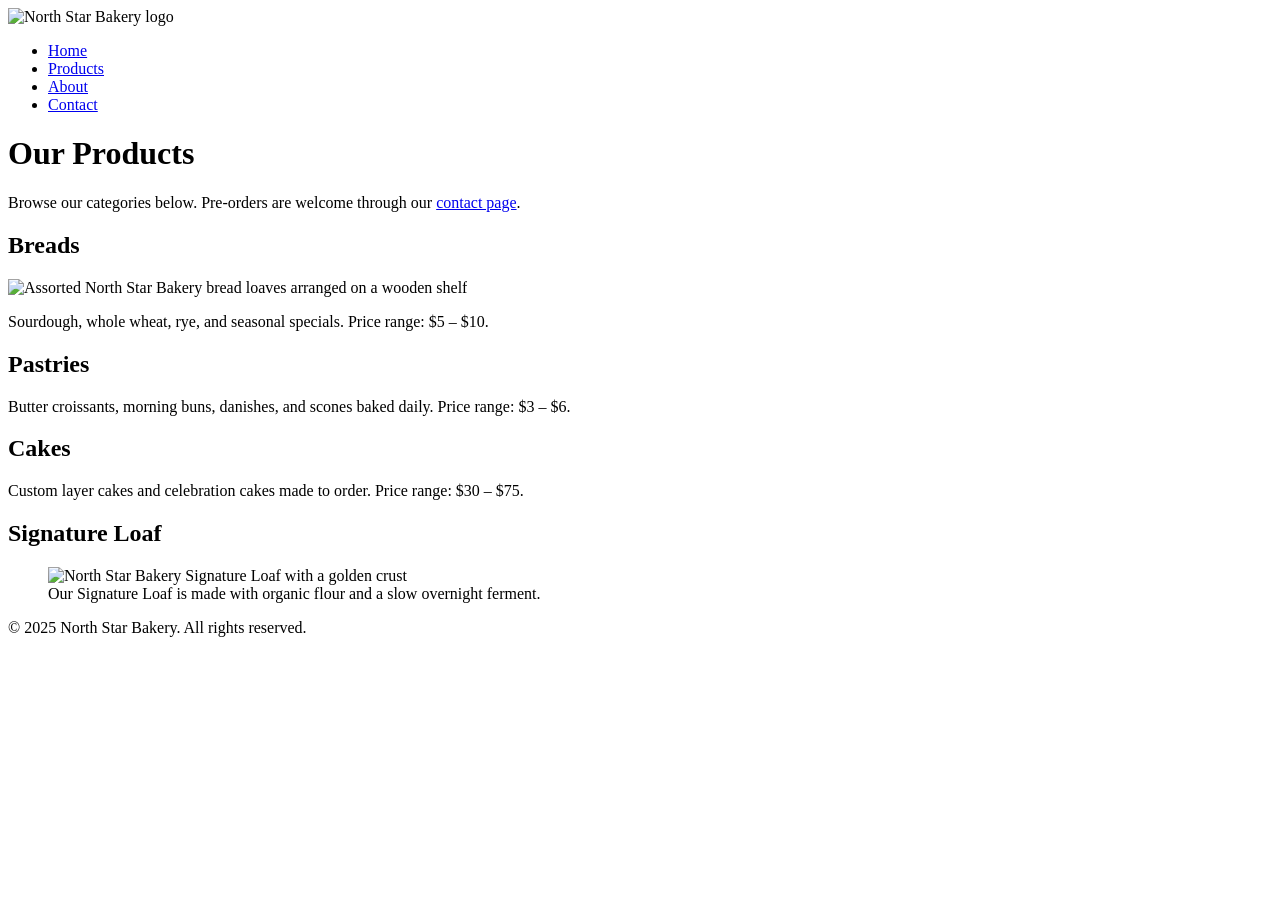
==== products.html @ b6c3e3c0 "Add files via upload" ====
<!DOCTYPE html>
<html lang="en">
<head>
  <meta charset="UTF-8">
  <meta name="viewport" content="width=device-width, initial-scale=1.0">
  <title>Products | North Star Bakery</title>
  <link rel="stylesheet" href="styles.css">
</head>
<body>
  <header>
    <img src="bakery-logo.png" alt="North Star Bakery logo">
    <nav>
      <ul>
        <li><a href="index.html">Home</a></li>
        <li><a href="products.html">Products</a></li>
        <li><a href="about.html">About</a></li>
        <li><a href="contact.html">Contact</a></li>
      </ul>
    </nav>
  </header>

  <main>
    <h1>Our Products</h1>
    <p>Browse our categories below. Pre-orders are welcome through our <a href="contact.html">contact page</a>.</p>

    <h2>Breads</h2>
    <img src="bakery-bread.jpg" alt="Assorted North Star Bakery bread loaves arranged on a wooden shelf">
    <p>Sourdough, whole wheat, rye, and seasonal specials. Price range: $5 – $10.</p>

    <h2>Pastries</h2>
    <p>Butter croissants, morning buns, danishes, and scones baked daily. Price range: $3 – $6.</p>

    <h2>Cakes</h2>
    <p>Custom layer cakes and celebration cakes made to order. Price range: $30 – $75.</p>

    <h2>Signature Loaf</h2>
    <figure>
      <img src="bakery-signature-loaf.jpg" alt="North Star Bakery Signature Loaf with a golden crust">
      <figcaption>Our Signature Loaf is made with organic flour and a slow overnight ferment.</figcaption>
    </figure>
  </main>

  <footer>
    <p>&copy; 2025 North Star Bakery. All rights reserved.</p>
  </footer>
</body>
</html>
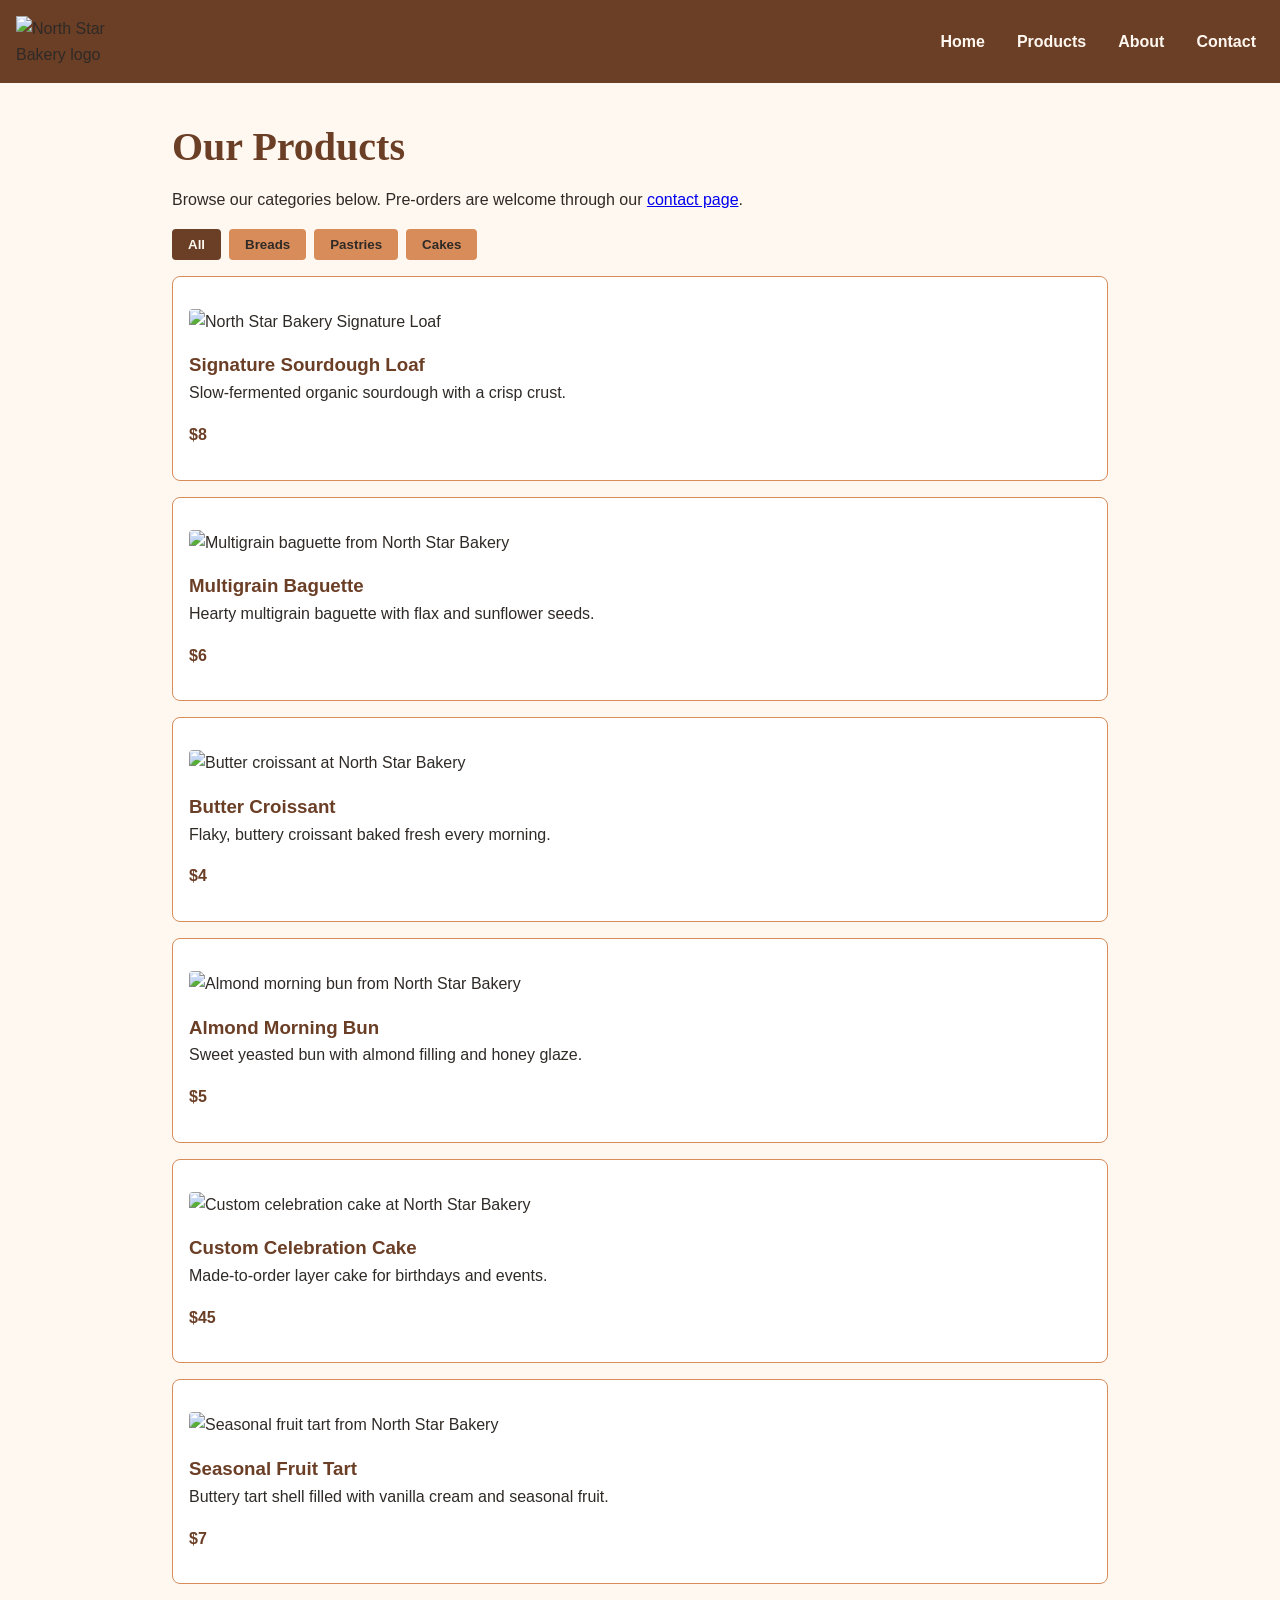
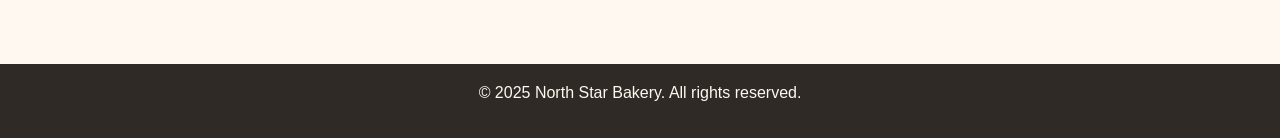
==== commit 5945ecf5: "Add files via upload" ====
--- a/products.html
+++ b/products.html
@@ -23,25 +23,22 @@
     <h1>Our Products</h1>
     <p>Browse our categories below. Pre-orders are welcome through our <a href="contact.html">contact page</a>.</p>
 
-    <h2>Breads</h2>
-    <img src="bakery-bread.jpg" alt="Assorted North Star Bakery bread loaves arranged on a wooden shelf">
-    <p>Sourdough, whole wheat, rye, and seasonal specials. Price range: $5 – $10.</p>
+    <div id="product-filters" role="group" aria-label="Product category filters">
+      <button class="filter-btn" data-category="all">All</button>
+      <button class="filter-btn" data-category="breads">Breads</button>
+      <button class="filter-btn" data-category="pastries">Pastries</button>
+      <button class="filter-btn" data-category="cakes">Cakes</button>
+    </div>
 
-    <h2>Pastries</h2>
-    <p>Butter croissants, morning buns, danishes, and scones baked daily. Price range: $3 – $6.</p>
-
-    <h2>Cakes</h2>
-    <p>Custom layer cakes and celebration cakes made to order. Price range: $30 – $75.</p>
-
-    <h2>Signature Loaf</h2>
-    <figure>
-      <img src="bakery-signature-loaf.jpg" alt="North Star Bakery Signature Loaf with a golden crust">
-      <figcaption>Our Signature Loaf is made with organic flour and a slow overnight ferment.</figcaption>
-    </figure>
+    <div id="product-list">
+      <!-- Product cards will be inserted here by JavaScript -->
+    </div>
   </main>
 
   <footer>
     <p>&copy; 2025 North Star Bakery. All rights reserved.</p>
   </footer>
+
+  <script src="script.js"></script>
 </body>
-</html>
+</html>
--- a/styles.css
+++ b/styles.css
@@ -0,0 +1,252 @@
+/* styles.css
+   North Star Bakery – Touchstone 3
+   Mobile-first, responsive layout with a warm, readable design.
+*/
+
+:root {
+  --cream: #FFF8F0;
+  --brown: #6B3E26;
+  --peach: #D88C5A;
+  --charcoal: #2F2A26;
+}
+
+* {
+  box-sizing: border-box;
+  margin: 0;
+  padding: 0;
+}
+
+body {
+  font-family: Arial, Helvetica, sans-serif;
+  background-color: var(--cream);
+  color: var(--charcoal);
+  line-height: 1.6;
+}
+
+header {
+  background-color: var(--brown);
+  padding: 1rem;
+  display: flex;
+  flex-direction: column;
+  align-items: center;
+  gap: 1rem;
+}
+
+header img {
+  max-width: 120px;
+  height: auto;
+}
+
+nav ul {
+  list-style: none;
+  display: flex;
+  flex-wrap: wrap;
+  justify-content: center;
+  gap: 0.5rem 1rem;
+  padding: 0;
+}
+
+nav a {
+  color: var(--cream);
+  text-decoration: none;
+  font-weight: bold;
+  padding: 0.5rem;
+}
+
+nav a:hover {
+  color: var(--peach);
+}
+
+main {
+  padding: 1rem;
+  max-width: 1000px;
+  margin: 0 auto;
+}
+
+h1,
+h2 {
+  font-family: Georgia, "Times New Roman", serif;
+  color: var(--brown);
+  margin-bottom: 0.5rem;
+}
+
+h1 {
+  font-size: 2rem;
+}
+
+h2 {
+  font-size: 1.5rem;
+  margin-top: 1.5rem;
+}
+
+p {
+  margin-bottom: 1rem;
+}
+
+figure {
+  margin: 1rem 0;
+}
+
+figure img {
+  max-width: 100%;
+  height: auto;
+  border: 3px solid var(--peach);
+  border-radius: 8px;
+}
+
+figcaption {
+  font-style: italic;
+  color: var(--brown);
+  margin-top: 0.5rem;
+}
+
+main img,
+main video,
+main audio {
+  max-width: 100%;
+  height: auto;
+  display: block;
+  margin: 1rem 0;
+}
+
+footer {
+  background-color: var(--charcoal);
+  color: var(--cream);
+  text-align: center;
+  padding: 1rem;
+  margin-top: 2rem;
+}
+
+form {
+  background: #fff;
+  padding: 1rem;
+  border: 1px solid var(--peach);
+  border-radius: 8px;
+}
+
+fieldset {
+  border: 1px solid var(--brown);
+  border-radius: 6px;
+  margin-bottom: 1rem;
+  padding: 1rem;
+}
+
+legend {
+  font-weight: bold;
+  color: var(--brown);
+  padding: 0 0.5rem;
+}
+
+label {
+  display: block;
+  margin: 0.5rem 0 0.25rem;
+  font-weight: bold;
+}
+
+input,
+select,
+textarea {
+  width: 100%;
+  padding: 0.5rem;
+  border: 1px solid var(--brown);
+  border-radius: 4px;
+}
+
+button {
+  background-color: var(--peach);
+  color: var(--charcoal);
+  border: none;
+  padding: 0.75rem 1.5rem;
+  border-radius: 4px;
+  font-weight: bold;
+  cursor: pointer;
+}
+
+button:hover {
+  background-color: var(--brown);
+  color: var(--cream);
+}
+
+/* Product filter buttons */
+#product-filters {
+  display: flex;
+  flex-wrap: wrap;
+  gap: 0.5rem;
+  margin: 1rem 0;
+}
+
+.filter-btn {
+  background-color: var(--peach);
+  color: var(--charcoal);
+  border: none;
+  padding: 0.5rem 1rem;
+  border-radius: 4px;
+  font-weight: bold;
+  cursor: pointer;
+}
+
+.filter-btn:hover {
+  background-color: var(--brown);
+  color: var(--cream);
+}
+
+.filter-btn.active {
+  background-color: var(--brown);
+  color: var(--cream);
+}
+
+/* Product cards */
+.product-card {
+  background: #fff;
+  border: 1px solid var(--peach);
+  border-radius: 8px;
+  padding: 1rem;
+  margin-bottom: 1rem;
+}
+
+.product-card img {
+  max-width: 100%;
+  height: auto;
+  border-radius: 4px;
+}
+
+.product-card h3 {
+  margin-top: 0.5rem;
+  color: var(--brown);
+}
+
+.product-price {
+  font-weight: bold;
+  color: var(--brown);
+}
+
+/* Error messages */
+.error {
+  display: none;
+  color: #b00020;
+  font-size: 0.9rem;
+  margin-top: 0.25rem;
+}
+
+@media (min-width: 700px) {
+  header {
+    flex-direction: row;
+    justify-content: space-between;
+  }
+
+  nav ul {
+    justify-content: flex-end;
+  }
+
+  main {
+    padding: 2rem;
+  }
+
+  form {
+    max-width: 600px;
+  }
+
+  h1 {
+    font-size: 2.5rem;
+  }
+}
